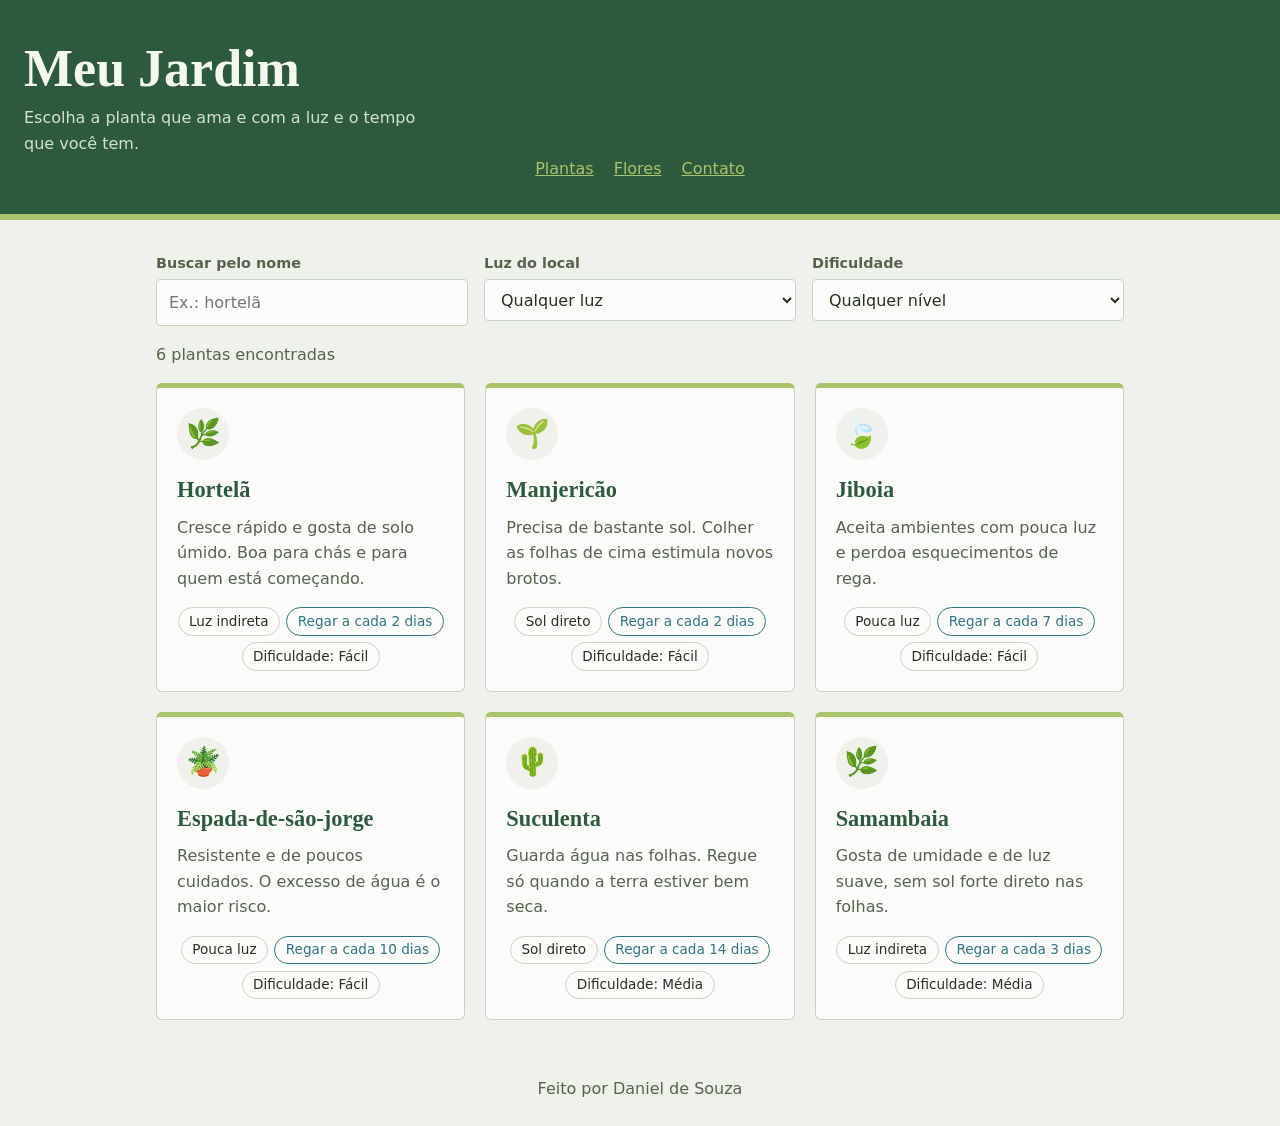
==== index.html @ 054a47c2 "Add files via upload" ====
<!DOCTYPE html>
<html lang="pt-BR">
<head>
  <meta charset="UTF-8">
  <!-- Faz a página se adaptar ao celular -->
  <meta name="viewport" content="width=device-width, initial-scale=1.0">
  <title>Meu Jardim </title>
  <link rel="stylesheet" href="css/style.css">
  <link rel="icon" href="img/icons8-vaso-de-planta-16.png">

</head>
<body>

  <header class="cabecalho">
    <h1>Meu Jardim</h1>
    <p>Escolha a planta que ama e com a luz e o tempo que você tem.</p>
    <nav>
    <ul>
    <li> <a href="/indexes/plantas.html" style="color: #a9c46c;" style="text-align: center;">Plantas</a></li>
    <li><a href="indexes/indexes/flores.html"  style="color: #a9c46c;">Flores</a></li>
    <li><a href="indexes/indexes/contato.html"  style="color: #a9c46c;">Contato</a></li>
    </ul>
    </nav>
  </header>
 <nav> </nav>
  <main class="conteudo">
    <section class="filtros" aria-label="Filtros do catálogo">
      <div class="campo">
        <label for="busca">Buscar pelo nome</label>
        <input type="search" id="busca" placeholder="Ex.: hortelã">
      </div>

      <div class="campo">
        <label for="filtro-luz">Luz do local</label>
        <select id="filtro-luz">
          <option value="todas">Qualquer luz</option>
          <option value="pouca">Pouca luz</option>
          <option value="media">Luz indireta</option>
          <option value="muito">Sol direto</option>
        </select>
      </div>

      <div class="campo">
        <label for="filtro-dificuldade">Dificuldade</label>
        <select id="filtro-dificuldade">
          <option value="todas">Qualquer nível</option>
          <option value="facil">Fácil</option>
          <option value="media">Média</option>
        </select>
      </div>
    </section>

    <p id="contador" class="contador" aria-live="polite"></p>

    <!-- O JavaScript preenche esta seção com os cards -->
    <section id="lista-plantas" class="lista-plantas" aria-label="Plantas"></section>

  </main>

  <footer class="rodape">
    <p>Feito por Daniel de Souza</p>
  </footer>

  <!-- Ordem importa: primeiro os dados, depois o código que usa os dados -->
  <script src="js/dados.js"></script>
  <script src="js/script.js"></script>
</body>
</html>
---- css/style.css ----
/* Variáveis: mudar uma cor aqui muda o site inteiro */
:root {
  --cor-fundo: #eef2ea;
  --cor-superficie: #fbfcfa;
  --cor-texto: #26301f;
  --cor-texto-suave: #55634c;
  --cor-folha: #2d5a3d;   
  --cor-broto: #a9c46c;    
  --cor-agua: #2f7384;     
  --cor-borda: #c9d3c0;
}

/* Reset básico: tira as margens padrão do navegador */
* {
  margin: 0;
  padding: 0;
  box-sizing: border-box;
}

body {
  font-family: system-ui, -apple-system, "Segoe UI", sans-serif;
  background-color: var(--cor-fundo);
  color: var(--cor-texto);
  line-height: 1.6;
}

/* ---------- Cabeçalho ---------- */
.cabecalho {
  background-color: var(--cor-folha);
  color: #f4f8ef;
  padding: 2.5rem 1.5rem 2rem;
  border-bottom: 6px solid var(--cor-broto);
}

.cabecalho h1 {
  font-family: Georgia, "Times New Roman", serif;
  font-size: clamp(2rem, 6vw, 3.25rem);
  line-height: 1.1;
  margin-bottom: 0.5rem;
}

.cabecalho p {
  max-width: 40ch;
  color: #d5e3cb;
}

/* ---------- Conteúdo ---------- */
.conteudo {
  max-width: 1000px;
  margin: 0 auto;
  padding: 2rem 1rem;
}

/* ---------- Filtros ---------- */
.filtros {
  display: flex;
  flex-wrap: wrap;
  gap: 1rem;
  margin-bottom: 1rem;
}

.campo {
  display: flex;
  flex-direction: column;
  gap: 0.25rem;
  flex: 1 1 200px;
}

.campo label {
  font-size: 0.9rem;
  font-weight: 600;
  color: var(--cor-texto-suave);
}

.campo input,
.campo select {
  font: inherit;
  padding: 0.6rem 0.75rem;
  background-color: var(--cor-superficie);
  border: 1px solid var(--cor-borda);
  border-radius: 4px;
  color: var(--cor-texto);
}

/* Foco visível: quem navega pelo teclado precisa ver onde está */
.campo input:focus-visible,
.campo select:focus-visible {
  outline: 3px solid var(--cor-agua);
  outline-offset: 1px;
}

.contador {
  margin-bottom: 1rem;
  color: var(--cor-texto-suave);
}

/* ---------- Lista e cards ---------- */
/* Grid: os cards se organizam sozinhos, sem media query */
.lista-plantas {
  display: grid;
  grid-template-columns: repeat(auto-fit, minmax(260px, 1fr));
  gap: 1.25rem;
}

.card {
  background-color: var(--cor-superficie);
  border: 1px solid var(--cor-borda);
  border-top: 5px solid var(--cor-broto);
  border-radius: 6px;
  padding: 1.25rem;
}

.card-emoji {
  display: inline-flex;
  align-items: center;
  justify-content: center;
  width: 3.25rem;
  height: 3.25rem;
  font-size: 1.75rem;
  background-color: var(--cor-fundo);
  border-radius: 50%;
  margin-bottom: 0.75rem;
}

.card-nome {
  font-family: Georgia, "Times New Roman", serif;
  font-size: 1.4rem;
  color: var(--cor-folha);
  margin-bottom: 0.4rem;
}

.card-descricao {
  color: var(--cor-texto-suave);
  margin-bottom: 1rem;
}

/* ---------- Etiquetas de cuidado ---------- */
.etiquetas {
  list-style: none;
  display: flex;
  flex-wrap: wrap;
  gap: 0.4rem;
}

.etiquetas li {
  font-size: 0.85rem;
  padding: 0.15rem 0.65rem;
  border: 1px solid var(--cor-borda);
  border-radius: 999px;
}

/* A etiqueta de rega ganha a cor da água (o segundo item da lista) */
.etiquetas li:nth-child(2) {
  color: var(--cor-agua);
  border-color: var(--cor-agua);
}

/* ---------- Rodapé ---------- */
.rodape {
  text-align: center;
  padding: 1.5rem 1rem;
  color: var(--cor-texto-suave);
}
ul {
    display: flex;
    justify-content: center;
    gap: 20px;
    list-style: none;
}
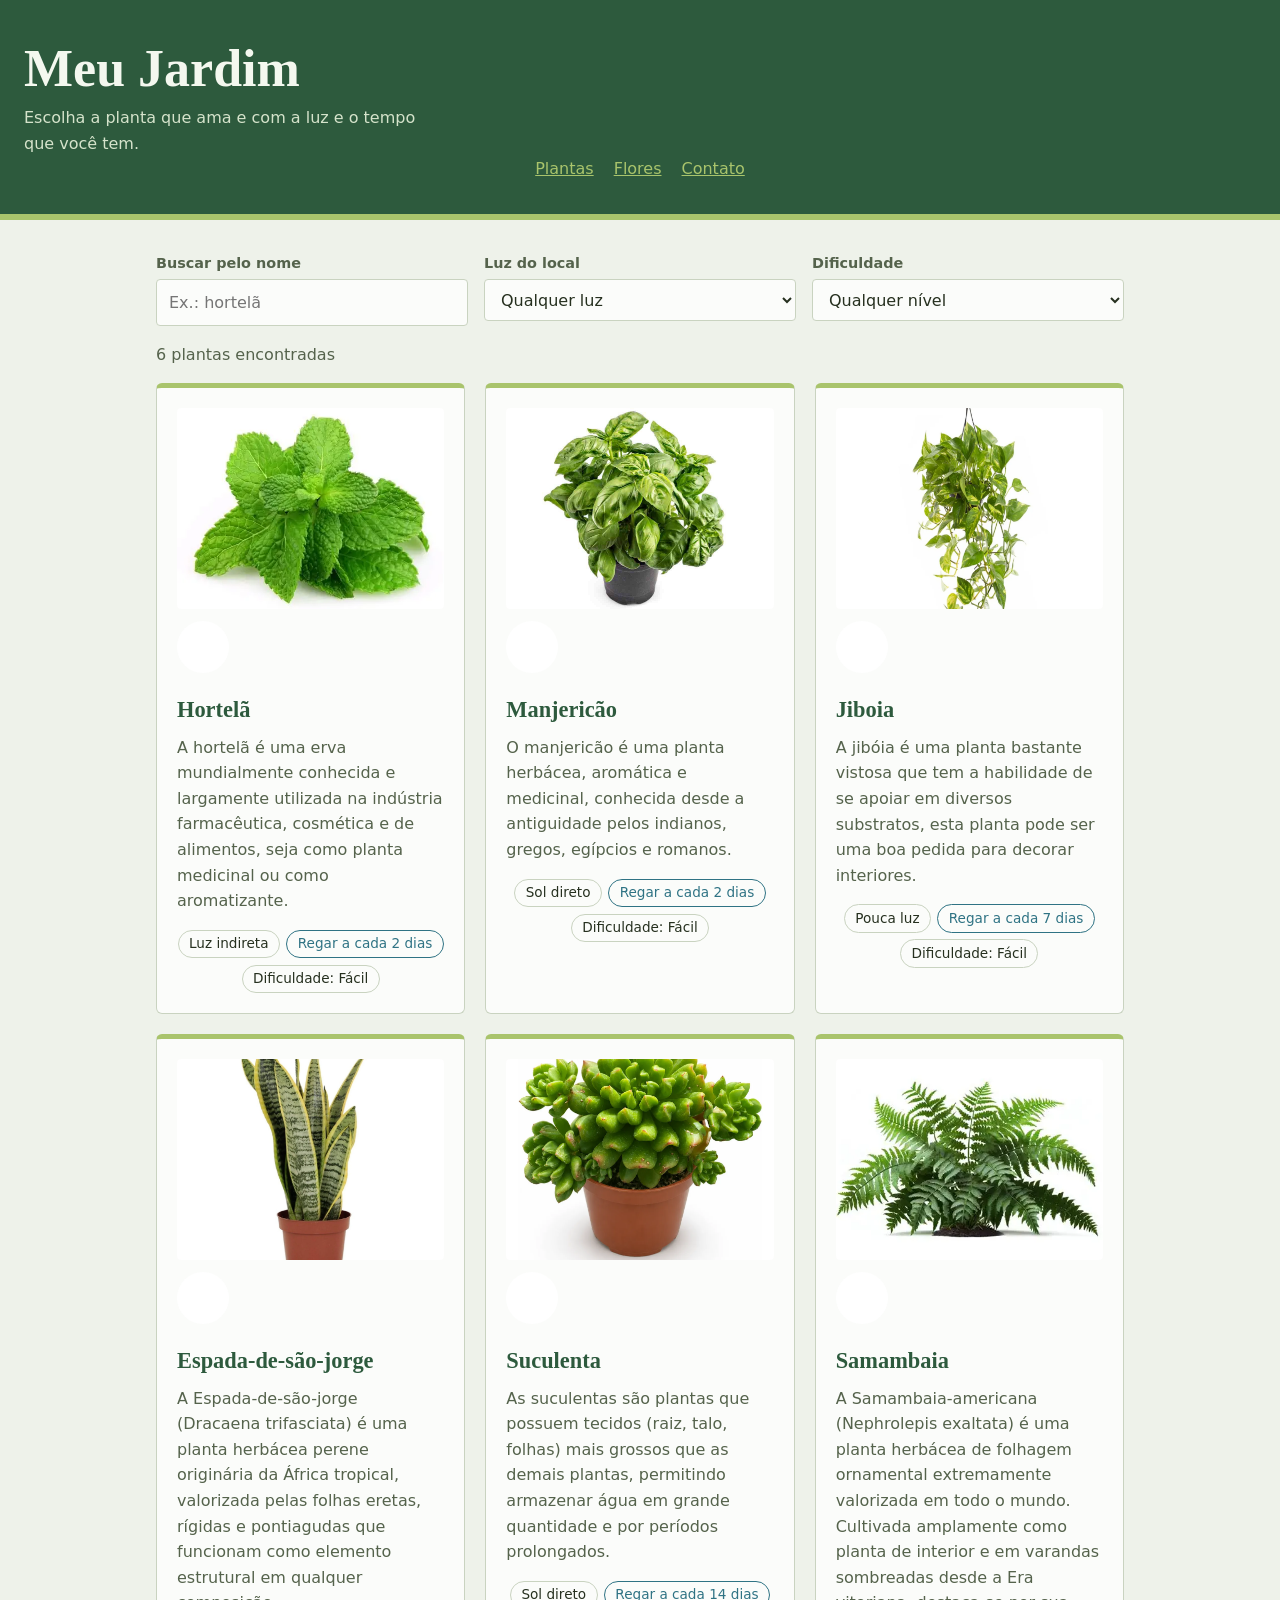
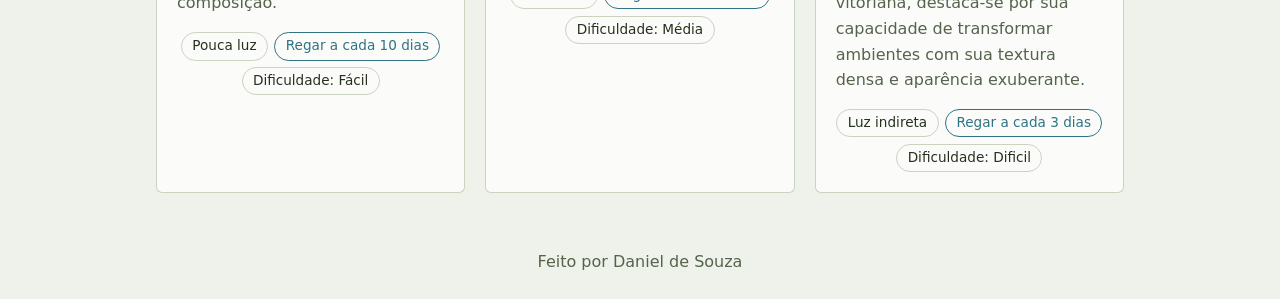
==== commit 8168693a: "Add initial HTML structure for Meu Jardim page" ====
--- a/index.html
+++ b/index.html
@@ -1,68 +1,68 @@
-<!DOCTYPE html>
-<html lang="pt-BR">
-<head>
-  <meta charset="UTF-8">
-  <!-- Faz a página se adaptar ao celular -->
-  <meta name="viewport" content="width=device-width, initial-scale=1.0">
-  <title>Meu Jardim </title>
-  <link rel="stylesheet" href="css/style.css">
-  <link rel="icon" href="img/icons8-vaso-de-planta-16.png">
-
-</head>
-<body>
-
-  <header class="cabecalho">
-    <h1>Meu Jardim</h1>
-    <p>Escolha a planta que ama e com a luz e o tempo que você tem.</p>
-    <nav>
-    <ul>
-    <li> <a href="/indexes/plantas.html" style="color: #a9c46c;" style="text-align: center;">Plantas</a></li>
-    <li><a href="indexes/indexes/flores.html"  style="color: #a9c46c;">Flores</a></li>
-    <li><a href="indexes/indexes/contato.html"  style="color: #a9c46c;">Contato</a></li>
-    </ul>
-    </nav>
-  </header>
- <nav> </nav>
-  <main class="conteudo">
-    <section class="filtros" aria-label="Filtros do catálogo">
-      <div class="campo">
-        <label for="busca">Buscar pelo nome</label>
-        <input type="search" id="busca" placeholder="Ex.: hortelã">
-      </div>
-
-      <div class="campo">
-        <label for="filtro-luz">Luz do local</label>
-        <select id="filtro-luz">
-          <option value="todas">Qualquer luz</option>
-          <option value="pouca">Pouca luz</option>
-          <option value="media">Luz indireta</option>
-          <option value="muito">Sol direto</option>
-        </select>
-      </div>
-
-      <div class="campo">
-        <label for="filtro-dificuldade">Dificuldade</label>
-        <select id="filtro-dificuldade">
-          <option value="todas">Qualquer nível</option>
-          <option value="facil">Fácil</option>
-          <option value="media">Média</option>
-        </select>
-      </div>
-    </section>
-
-    <p id="contador" class="contador" aria-live="polite"></p>
-
-    <!-- O JavaScript preenche esta seção com os cards -->
-    <section id="lista-plantas" class="lista-plantas" aria-label="Plantas"></section>
-
-  </main>
-
-  <footer class="rodape">
-    <p>Feito por Daniel de Souza</p>
-  </footer>
-
-  <!-- Ordem importa: primeiro os dados, depois o código que usa os dados -->
-  <script src="js/dados.js"></script>
-  <script src="js/script.js"></script>
-</body>
-</html>+<!DOCTYPE html>
+<html lang="pt-BR">
+<head>
+  <meta charset="UTF-8">
+  <!-- Faz a página se adaptar ao celular -->
+  <meta name="viewport" content="width=device-width, initial-scale=1.0">
+  <title>Meu Jardim </title>
+  <link rel="stylesheet" href="css/style.css">
+  <link rel="icon" href="img/icons8-vaso-de-planta-16.png">
+
+</head>
+<body>
+
+  <header class="cabecalho">
+    <h1>Meu Jardim</h1>
+    <p>Escolha a planta que ama e com a luz e o tempo que você tem.</p>
+    <nav>
+    <ul>
+    <li> <a href="/indexes/plantas.html" style="color: #a9c46c;" style="text-align: center;">Plantas</a></li>
+    <li><a href="indexes/indexes/flores.html"  style="color: #a9c46c;">Flores</a></li>
+    <li><a href="indexes/indexes/contato.html"  style="color: #a9c46c;">Contato</a></li>
+    </ul>
+    </nav>
+  </header>
+ <nav> </nav>
+  <main class="conteudo">
+    <section class="filtros" aria-label="Filtros do catálogo">
+      <div class="campo">
+        <label for="busca">Buscar pelo nome</label>
+        <input type="search" id="busca" placeholder="Ex.: hortelã">
+      </div>
+
+      <div class="campo">
+        <label for="filtro-luz">Luz do local</label>
+        <select id="filtro-luz">
+          <option value="todas">Qualquer luz</option>
+          <option value="pouca">Pouca luz</option>
+          <option value="media">Luz indireta</option>
+          <option value="muito">Sol direto</option>
+        </select>
+      </div>
+
+      <div class="campo">
+        <label for="filtro-dificuldade">Dificuldade</label>
+        <select id="filtro-dificuldade">
+          <option value="todas">Qualquer nível</option>
+          <option value="facil">Fácil</option>
+          <option value="media">Média</option>
+        </select>
+      </div>
+    </section>
+
+    <p id="contador" class="contador" aria-live="polite"></p>
+
+    <!-- O JavaScript preenche esta seção com os cards -->
+    <section id="lista-plantas" class="lista-plantas" aria-label="Plantas"></section>
+
+  </main>
+
+  <footer class="rodape">
+    <p>Feito por Daniel de Souza</p>
+  </footer>
+
+  <!-- Ordem importa: primeiro os dados, depois o código que usa os dados -->
+  <script src="js/dados.js"></script>
+  <script src="js/script.js"></script>
+</body>
+</html>
--- a/css/style.css
+++ b/css/style.css
@@ -10,7 +10,6 @@
   --cor-borda: #c9d3c0;
 }
 
-/* Reset básico: tira as margens padrão do navegador */
 * {
   margin: 0;
   padding: 0;
@@ -24,7 +23,6 @@
   line-height: 1.6;
 }
 
-/* ---------- Cabeçalho ---------- */
 .cabecalho {
   background-color: var(--cor-folha);
   color: #f4f8ef;
@@ -117,7 +115,7 @@
   width: 3.25rem;
   height: 3.25rem;
   font-size: 1.75rem;
-  background-color: var(--cor-fundo);
+  background-color:white;
   border-radius: 50%;
   margin-bottom: 0.75rem;
 }
@@ -166,4 +164,12 @@
     justify-content: center;
     gap: 20px;
     list-style: none;
+}
+.card-imagem {
+  display: block;
+  width: 100%;          /* ocupa a largura toda do card */
+  aspect-ratio: 4 / 3;  /* todas as fotos ficam com a mesma proporção */
+  object-fit: cover;    /* corta o excesso em vez de esticar a foto */
+  border-radius: 4px;
+  margin-bottom: 0.75rem;
 }
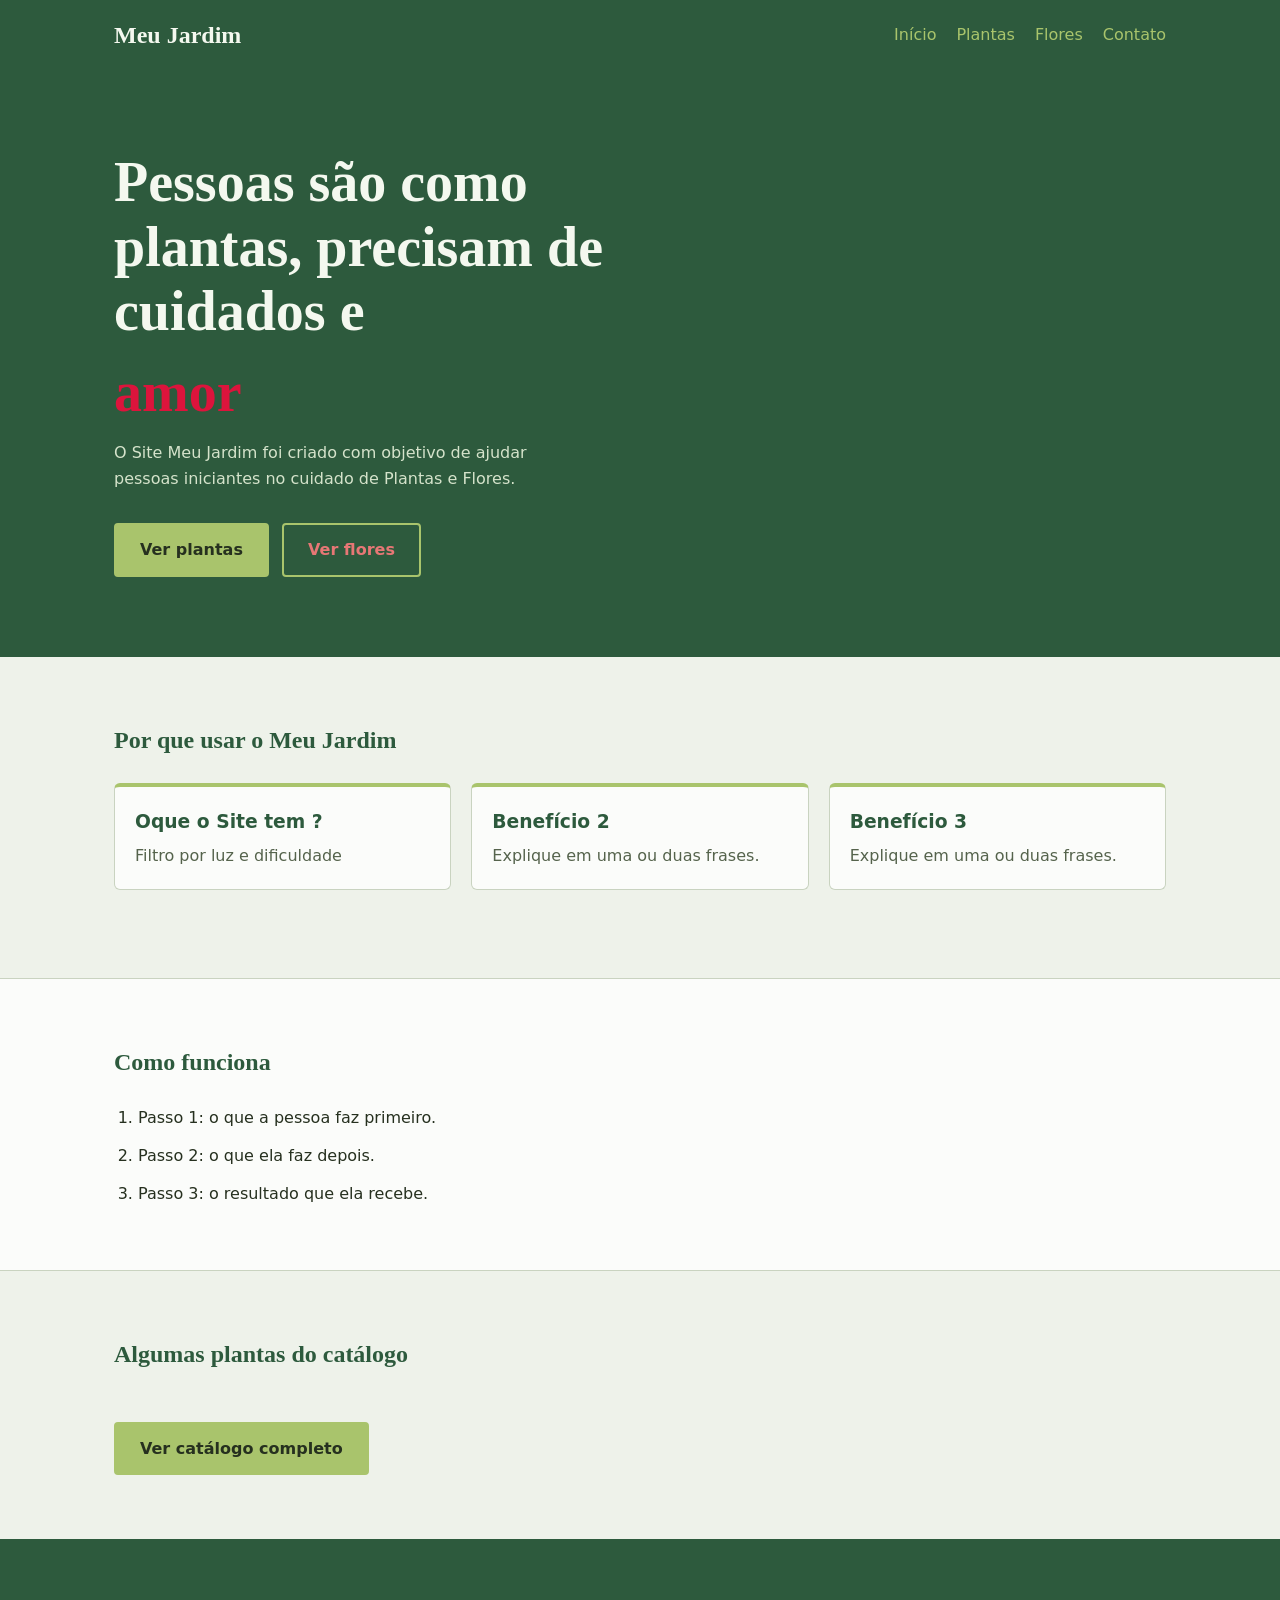
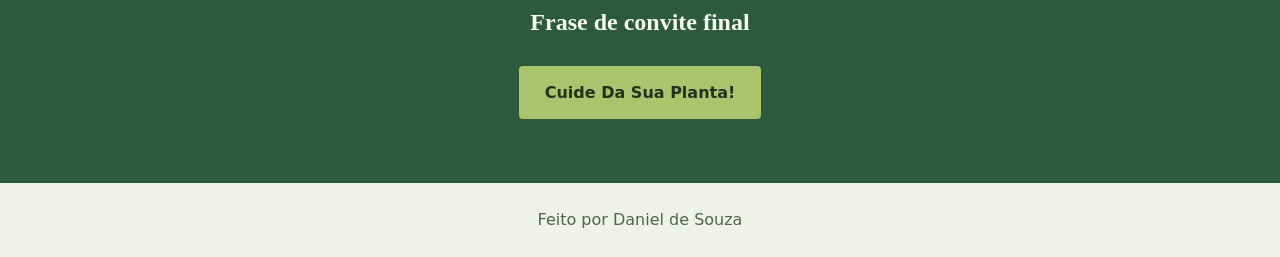
==== commit 6965181e: "Tentando arrumar o index" ====
--- a/index.html
+++ b/index.html
@@ -1,68 +1,117 @@
-<!DOCTYPE html>
-<html lang="pt-BR">
-<head>
-  <meta charset="UTF-8">
-  <!-- Faz a página se adaptar ao celular -->
-  <meta name="viewport" content="width=device-width, initial-scale=1.0">
-  <title>Meu Jardim </title>
-  <link rel="stylesheet" href="css/style.css">
-  <link rel="icon" href="img/icons8-vaso-de-planta-16.png">
-
-</head>
-<body>
-
-  <header class="cabecalho">
-    <h1>Meu Jardim</h1>
-    <p>Escolha a planta que ama e com a luz e o tempo que você tem.</p>
-    <nav>
-    <ul>
-    <li> <a href="/indexes/plantas.html" style="color: #a9c46c;" style="text-align: center;">Plantas</a></li>
-    <li><a href="indexes/indexes/flores.html"  style="color: #a9c46c;">Flores</a></li>
-    <li><a href="indexes/indexes/contato.html"  style="color: #a9c46c;">Contato</a></li>
-    </ul>
-    </nav>
-  </header>
- <nav> </nav>
-  <main class="conteudo">
-    <section class="filtros" aria-label="Filtros do catálogo">
-      <div class="campo">
-        <label for="busca">Buscar pelo nome</label>
-        <input type="search" id="busca" placeholder="Ex.: hortelã">
-      </div>
-
-      <div class="campo">
-        <label for="filtro-luz">Luz do local</label>
-        <select id="filtro-luz">
-          <option value="todas">Qualquer luz</option>
-          <option value="pouca">Pouca luz</option>
-          <option value="media">Luz indireta</option>
-          <option value="muito">Sol direto</option>
-        </select>
-      </div>
-
-      <div class="campo">
-        <label for="filtro-dificuldade">Dificuldade</label>
-        <select id="filtro-dificuldade">
-          <option value="todas">Qualquer nível</option>
-          <option value="facil">Fácil</option>
-          <option value="media">Média</option>
-        </select>
-      </div>
-    </section>
-
-    <p id="contador" class="contador" aria-live="polite"></p>
-
-    <!-- O JavaScript preenche esta seção com os cards -->
-    <section id="lista-plantas" class="lista-plantas" aria-label="Plantas"></section>
-
-  </main>
-
-  <footer class="rodape">
-    <p>Feito por Daniel de Souza</p>
-  </footer>
-
-  <!-- Ordem importa: primeiro os dados, depois o código que usa os dados -->
-  <script src="js/dados.js"></script>
-  <script src="js/script.js"></script>
-</body>
-</html>
+<!DOCTYPE html>
+<html lang="pt-BR">
+<head>
+  <meta charset="UTF-8">
+  <meta name="viewport" content="width=device-width, initial-scale=1.0">
+  <title>Meu Jardim </title>
+  <link rel="stylesheet" href="css/landingpage.css">
+  <link rel="icon" href="img/imagensplantas/icons8-potted-plant-96.png">
+
+</head>
+<body>
+ 
+  <!-- 1. BARRA DE MENU -->
+  <!-- O fundo vai de ponta a ponta; o conteúdo fica dentro do .container -->
+  <header class="barra-menu">
+    <div class="container barra-menu-conteudo">
+      <a href="landingpage.html" class="logo">Meu Jardim</a>
+ 
+      <nav aria-label="Menu principal">
+        <ul class="menu">
+          <li><a href="index.html">Início</a></li>
+          <li><a href="plantas.html">Plantas</a></li>
+          <li><a href="flores.html">Flores</a></li>
+          <li><a href="contato.html">Contato</a></li>
+        </ul>
+      </nav>
+    </div>
+  </header>
+ 
+  <main>
+ 
+    <!-- 2. HERO: a primeira coisa que a pessoa vê -->
+    <!-- Responde: "o que é isso?" e "o que eu faço agora?" -->
+    <section class="hero">
+      <div class="container">
+        <!-- Este é o ÚNICO h1 da página -->
+        <h1 class="hero-titulo">Pessoas são como plantas, precisam de cuidados e</h1><h1 class="hero-titulo" style="color: crimson;">amor</h1>
+        <p class="hero-texto">O Site Meu Jardim foi criado com objetivo de ajudar pessoas iniciantes no cuidado de Plantas e Flores.</p>
+ 
+        <!-- É um link (<a>) estilizado como botão, porque ele leva para outra página -->
+        <a href="plantas.html" class="botao">Ver plantas</a>
+        <a href="flores.html" class="botao botao-secundario">Ver flores</a>
+      </div>
+    </section>
+ 
+    <!-- 3. BENEFÍCIOS: por que isso me ajuda? -->
+    <section class="secao">
+      <div class="container">
+        <h2>Por que usar o Meu Jardim</h2>
+ 
+        <div class="grade">
+          <!-- Um cartão. Copie e cole para fazer os outros -->
+          <article class="beneficio">
+            <h3>Oque o Site tem ?</h3>
+            <p>Filtro por luz e dificuldade</p>
+          </article>
+ 
+          <article class="beneficio">
+            <h3>Benefício 2</h3>
+            <p>Explique em uma ou duas frases.</p>
+          </article>
+ 
+          <article class="beneficio">
+            <h3>Benefício 3</h3>
+            <p>Explique em uma ou duas frases.</p>
+          </article>
+        </div>
+      </div>
+    </section>
+ 
+    <!-- 4. COMO FUNCIONA: passos numerados -->
+    <section class="secao secao-destaque">
+      <div class="container">
+        <h2>Como funciona</h2>
+ 
+        <!-- ol = lista ORDENADA: o navegador numera sozinho -->
+        <ol class="passos">
+          <li>Passo 1: o que a pessoa faz primeiro.</li>
+          <li>Passo 2: o que ela faz depois.</li>
+          <li>Passo 3: o resultado que ela recebe.</li>
+        </ol>
+      </div>
+    </section>
+ 
+    <!-- 5. PRÉVIA: mostra um pouco do que existe dentro do site -->
+    <section class="secao" id="destaques">
+      <div class="container">
+        <h2>Algumas plantas do catálogo</h2>
+ 
+        <!-- Fica vazia por enquanto. Depois, o JavaScript pode preencher com
+             3 plantas usando o dados.js e a função criarCard -->
+        <div id="lista-destaques" class="grade"></div>
+ 
+        <a href="plantas.html" class="botao">Ver catálogo completo</a>
+      </div>
+    </section>
+ 
+    <!-- 6. CHAMADA FINAL: um último convite para agir -->
+    <section class="chamada-final">
+      <div class="container">
+        <h2>Frase de convite final</h2>
+        <a href="plantas.html" class="botao">Cuide Da Sua Planta!</a>
+      </div>
+    </section>
+ 
+  </main>
+ 
+  <!-- 7. RODAPÉ -->
+  <footer class="rodape">
+    <div class="container">
+      <p>Feito por Daniel de Souza</p>
+    </div>
+  </footer>
+ 
+</body>
+</html>
+ 
--- a/css/landingpage.css
+++ b/css/landingpage.css
@@ -0,0 +1,215 @@
+/* ---------- Variáveis (mesmas cores do resto do projeto) ---------- */
+:root {
+  --cor-fundo: #eef2ea;
+  --cor-superficie: #fbfcfa;
+  --cor-texto: #26301f;
+  --cor-texto-suave: #55634c;
+  --cor-folha: #2d5a3d;
+  --cor-broto: #a9c46c;
+  --cor-borda: #c9d3c0;
+}
+
+/* ---------- Reset básico ---------- */
+* {
+  margin: 0;
+  padding: 0;
+  box-sizing: border-box;
+}
+
+body {
+  font-family: system-ui, -apple-system, "Segoe UI", sans-serif;
+  background-color: var(--cor-fundo);
+  color: var(--cor-texto);
+  line-height: 1.6;
+}
+
+/* ---------- CONTAINER: a caixa central que alinha tudo ---------- */
+/* Use dentro de TODO bloco de fundo largo (menu, hero, seções, rodapé) */
+.container {
+  max-width: 1100px;   /* limita a largura em telas grandes */
+  margin: 0 auto;      /* divide o espaço que sobra entre esquerda e direita */
+  padding: 0 1.5rem;   /* respiro nas laterais em telas pequenas */
+}
+
+/* ---------- 1. Barra de menu ---------- */
+.barra-menu {
+  background-color: var(--cor-folha);
+  color: #f4f8ef;
+  padding: 1rem 0;
+}
+
+.barra-menu-conteudo {
+  display: flex;
+  justify-content: space-between;  /* logo na esquerda, menu na direita */
+  align-items: center;
+  flex-wrap: wrap;                 /* em tela estreita, quebra para a linha de baixo */
+  gap: 0.75rem;
+}
+
+.logo {
+  font-family: Georgia, "Times New Roman", serif;
+  font-size: 1.5rem;
+  font-weight: bold;
+  color: inherit;
+  text-decoration: none;
+}
+
+.menu {
+  list-style: none;     /* tira as bolinhas da lista */
+  display: flex;
+  gap: 1.25rem;
+}
+
+.menu a {
+  color: var(--cor-broto);
+  text-decoration: none;
+}
+
+.menu a:hover {
+  text-decoration: underline;
+}
+
+/* ---------- 2. Hero ---------- */
+.hero {
+  background-color: var(--cor-folha);
+  color: #f4f8ef;
+  padding: 5rem 0;
+  /* Para usar uma foto no futuro:
+     background-image: linear-gradient(rgba(0,0,0,0.5), rgba(0,0,0,0.5)), url("../img/hero.jpg");
+     background-size: cover;
+     background-position: center; */
+}
+
+.hero-titulo {
+  font-family: Georgia, "Times New Roman", serif;
+  font-size: clamp(2rem, 6vw, 3.5rem);  /* cresce com a tela, com mínimo e máximo */
+  line-height: 1.15;
+  max-width: 20ch;                      /* limita a linha para ficar legível */
+  margin-bottom: 1rem;
+}
+
+.hero-texto {
+  max-width: 45ch;
+  margin-bottom: 2rem;
+  color: #d5e3cb;
+}
+
+/* ---------- Botões ---------- */
+.botao {
+  display: inline-block;
+  padding: 0.75rem 1.5rem;
+  background-color: var(--cor-broto);
+  color: var(--cor-texto);
+  font-weight: bold;
+  text-decoration: none;
+  border-radius: 4px;
+  border: 2px solid var(--cor-broto);
+}
+
+.botao:hover {
+  background-color: #bcd47f;
+}
+
+/* Foco visível para quem navega pelo teclado */
+.botao:focus-visible,
+.menu a:focus-visible {
+  outline: 3px solid #fff;
+  outline-offset: 2px;
+}
+
+.botao-secundario {
+  background-color: transparent;
+  color: rgba(239, 120, 120, 0.958);
+  margin-left: 0.5rem;
+}
+
+.botao-secundario:hover {
+  background-color: rgba(252, 0, 0, 0.12);
+}
+
+/* ---------- Seções ---------- */
+.secao {
+  padding: 4rem 0;
+}
+
+.secao h2 {
+  font-family: Georgia, "Times New Roman", serif;
+  color: var(--cor-folha);
+  margin-bottom: 1.5rem;
+}
+
+.secao-destaque {
+  background-color: var(--cor-superficie);
+  border-top: 1px solid var(--cor-borda);
+  border-bottom: 1px solid var(--cor-borda);
+}
+
+/* Grid: os itens se organizam sozinhos, sem media query */
+.grade {
+  display: grid;
+  grid-template-columns: repeat(auto-fit, minmax(240px, 1fr));
+  gap: 1.25rem;
+  margin-bottom: 1.5rem;
+}
+
+.beneficio {
+  background-color: var(--cor-superficie);
+  border: 1px solid var(--cor-borda);
+  border-top: 4px solid var(--cor-broto);
+  border-radius: 6px;
+  padding: 1.25rem;
+}
+
+.beneficio h3 {
+  color: var(--cor-folha);
+  margin-bottom: 0.4rem;
+}
+
+.beneficio p {
+  color: var(--cor-texto-suave);
+}
+
+/* ---------- Passos ---------- */
+.passos {
+  padding-left: 1.5rem;
+  display: grid;
+  gap: 0.75rem;
+}
+
+/* ---------- Chamada final ---------- */
+.chamada-final {
+  background-color: var(--cor-folha);
+  color: #f4f8ef;
+  text-align: center;
+  padding: 4rem 0;
+}
+
+.chamada-final h2 {
+  font-family: Georgia, "Times New Roman", serif;
+  margin-bottom: 1.5rem;
+}
+
+/* ---------- Rodapé ---------- */
+.rodape {
+  text-align: center;
+  padding: 1.5rem 0;
+  color: var(--cor-texto-suave);
+}
+
+/* ---------- Celular ---------- */
+@media (max-width: 600px) {
+  .hero {
+    padding: 3rem 0;
+  }
+
+  /* Os dois botões ficam um embaixo do outro */
+  .botao {
+    display: block;
+    text-align: center;
+  }
+
+  .botao-secundario {
+    margin-left: 0;
+    margin-top: 0.75rem;
+  }
+}
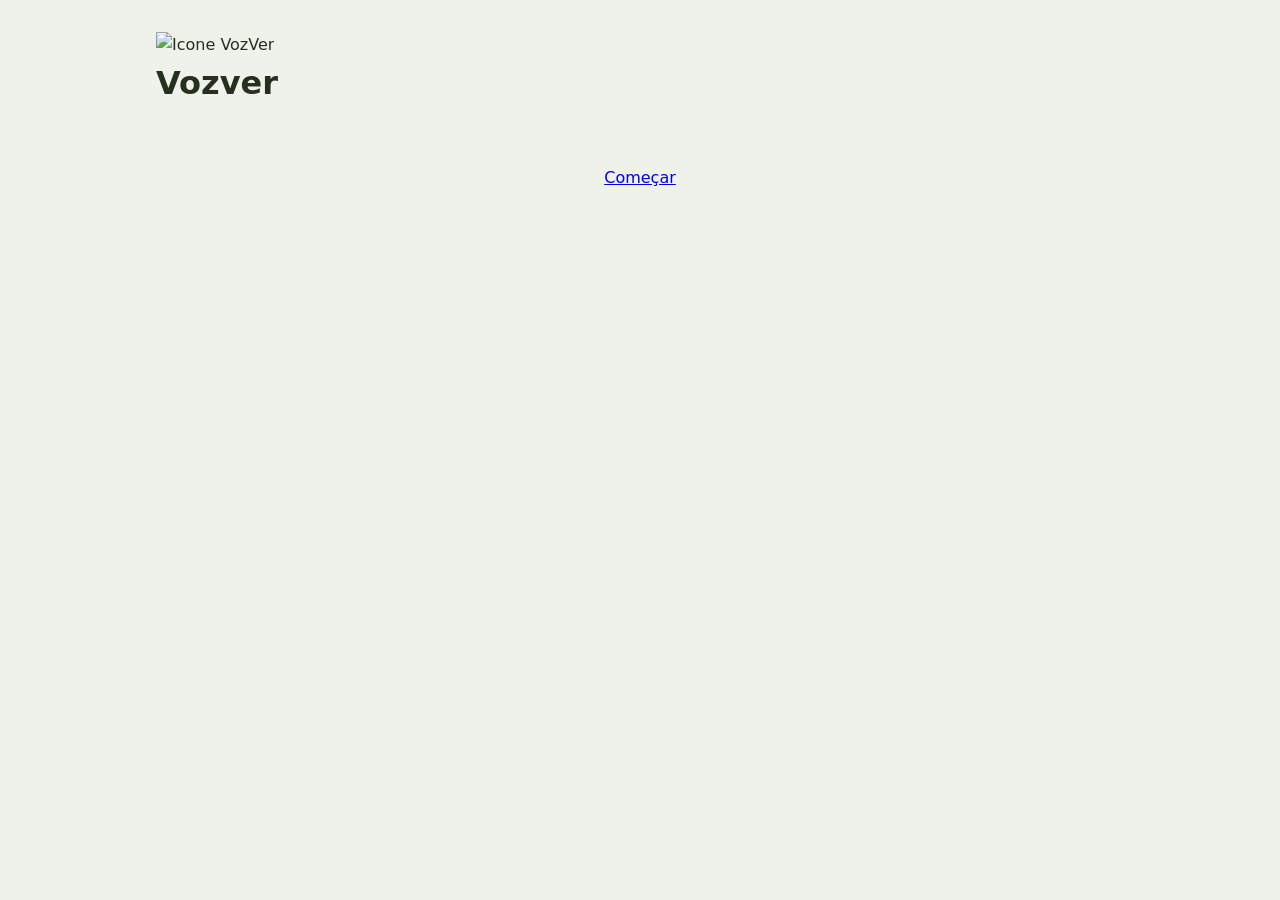
==== commit 906e99ae: "Add files via upload" ====
--- a/index.html
+++ b/index.html
@@ -1,117 +1,29 @@
 <!DOCTYPE html>
-<html lang="pt-BR">
+<html lang="pt-br">
+ 
 <head>
-  <meta charset="UTF-8">
-  <meta name="viewport" content="width=device-width, initial-scale=1.0">
-  <title>Meu Jardim </title>
-  <link rel="stylesheet" href="css/landingpage.css">
-  <link rel="icon" href="img/imagensplantas/icons8-potted-plant-96.png">
-
+    <meta charset="UTF-8">
+    <meta http-equiv="refresh" content="5">
+    <meta name="viewport" content="width=device-width, initial-scale=1.0">
+    <meta name="author" content="Alexsandra, Daniel, Gabriel, Isabella, Laryssa, Melissa, Samuel">
+ 
+    <title>VozVer</title>
+    <link rel="stylesheet" href="css/style.css">
+    <script src="Js/script.js"></script>
 </head>
-<body>
  
-  <!-- 1. BARRA DE MENU -->
-  <!-- O fundo vai de ponta a ponta; o conteúdo fica dentro do .container -->
-  <header class="barra-menu">
-    <div class="container barra-menu-conteudo">
-      <a href="landingpage.html" class="logo">Meu Jardim</a>
+<body class="tela-inicial">
+    <main class="conteudo">
+     <img src="IMG/imagem.png" alt="Icone VozVer" class="logo" width="180" height="auto" >
+       <h1>Vozver</h1>
+    </main>
+     <footer class="rodape">
+    <a href="Menubusca.html" class="botao">Começar</a>
+</footer>
  
-      <nav aria-label="Menu principal">
-        <ul class="menu">
-          <li><a href="index.html">Início</a></li>
-          <li><a href="plantas.html">Plantas</a></li>
-          <li><a href="flores.html">Flores</a></li>
-          <li><a href="contato.html">Contato</a></li>
-        </ul>
-      </nav>
-    </div>
-  </header>
  
-  <main>
+   
  
-    <!-- 2. HERO: a primeira coisa que a pessoa vê -->
-    <!-- Responde: "o que é isso?" e "o que eu faço agora?" -->
-    <section class="hero">
-      <div class="container">
-        <!-- Este é o ÚNICO h1 da página -->
-        <h1 class="hero-titulo">Pessoas são como plantas, precisam de cuidados e</h1><h1 class="hero-titulo" style="color: crimson;">amor</h1>
-        <p class="hero-texto">O Site Meu Jardim foi criado com objetivo de ajudar pessoas iniciantes no cuidado de Plantas e Flores.</p>
- 
-        <!-- É um link (<a>) estilizado como botão, porque ele leva para outra página -->
-        <a href="plantas.html" class="botao">Ver plantas</a>
-        <a href="flores.html" class="botao botao-secundario">Ver flores</a>
-      </div>
-    </section>
- 
-    <!-- 3. BENEFÍCIOS: por que isso me ajuda? -->
-    <section class="secao">
-      <div class="container">
-        <h2>Por que usar o Meu Jardim</h2>
- 
-        <div class="grade">
-          <!-- Um cartão. Copie e cole para fazer os outros -->
-          <article class="beneficio">
-            <h3>Oque o Site tem ?</h3>
-            <p>Filtro por luz e dificuldade</p>
-          </article>
- 
-          <article class="beneficio">
-            <h3>Benefício 2</h3>
-            <p>Explique em uma ou duas frases.</p>
-          </article>
- 
-          <article class="beneficio">
-            <h3>Benefício 3</h3>
-            <p>Explique em uma ou duas frases.</p>
-          </article>
-        </div>
-      </div>
-    </section>
- 
-    <!-- 4. COMO FUNCIONA: passos numerados -->
-    <section class="secao secao-destaque">
-      <div class="container">
-        <h2>Como funciona</h2>
- 
-        <!-- ol = lista ORDENADA: o navegador numera sozinho -->
-        <ol class="passos">
-          <li>Passo 1: o que a pessoa faz primeiro.</li>
-          <li>Passo 2: o que ela faz depois.</li>
-          <li>Passo 3: o resultado que ela recebe.</li>
-        </ol>
-      </div>
-    </section>
- 
-    <!-- 5. PRÉVIA: mostra um pouco do que existe dentro do site -->
-    <section class="secao" id="destaques">
-      <div class="container">
-        <h2>Algumas plantas do catálogo</h2>
- 
-        <!-- Fica vazia por enquanto. Depois, o JavaScript pode preencher com
-             3 plantas usando o dados.js e a função criarCard -->
-        <div id="lista-destaques" class="grade"></div>
- 
-        <a href="plantas.html" class="botao">Ver catálogo completo</a>
-      </div>
-    </section>
- 
-    <!-- 6. CHAMADA FINAL: um último convite para agir -->
-    <section class="chamada-final">
-      <div class="container">
-        <h2>Frase de convite final</h2>
-        <a href="plantas.html" class="botao">Cuide Da Sua Planta!</a>
-      </div>
-    </section>
- 
-  </main>
- 
-  <!-- 7. RODAPÉ -->
-  <footer class="rodape">
-    <div class="container">
-      <p>Feito por Daniel de Souza</p>
-    </div>
-  </footer>
- 
+   
 </body>
-</html>
- +</html>
--- a/css/style.css
+++ b/css/style.css
@@ -0,0 +1,175 @@
+/* Variáveis: mudar uma cor aqui muda o site inteiro */
+:root {
+  --cor-fundo: #eef2ea;
+  --cor-superficie: #fbfcfa;
+  --cor-texto: #26301f;
+  --cor-texto-suave: #55634c;
+  --cor-folha: #2d5a3d;   
+  --cor-broto: #a9c46c;    
+  --cor-agua: #2f7384;     
+  --cor-borda: #c9d3c0;
+}
+
+* {
+  margin: 0;
+  padding: 0;
+  box-sizing: border-box;
+}
+
+body {
+  font-family: system-ui, -apple-system, "Segoe UI", sans-serif;
+  background-color: var(--cor-fundo);
+  color: var(--cor-texto);
+  line-height: 1.6;
+}
+
+.cabecalho {
+  background-color: var(--cor-folha);
+  color: #f4f8ef;
+  padding: 2.5rem 1.5rem 2rem;
+  border-bottom: 6px solid var(--cor-broto);
+}
+
+.cabecalho h1 {
+  font-family: Georgia, "Times New Roman", serif;
+  font-size: clamp(2rem, 6vw, 3.25rem);
+  line-height: 1.1;
+  margin-bottom: 0.5rem;
+}
+
+.cabecalho p {
+  max-width: 40ch;
+  color: #d5e3cb;
+}
+
+/* ---------- Conteúdo ---------- */
+.conteudo {
+  max-width: 1000px;
+  margin: 0 auto;
+  padding: 2rem 1rem;
+}
+
+/* ---------- Filtros ---------- */
+.filtros {
+  display: flex;
+  flex-wrap: wrap;
+  gap: 1rem;
+  margin-bottom: 1rem;
+}
+
+.campo {
+  display: flex;
+  flex-direction: column;
+  gap: 0.25rem;
+  flex: 1 1 200px;
+}
+
+.campo label {
+  font-size: 0.9rem;
+  font-weight: 600;
+  color: var(--cor-texto-suave);
+}
+
+.campo input,
+.campo select {
+  font: inherit;
+  padding: 0.6rem 0.75rem;
+  background-color: var(--cor-superficie);
+  border: 1px solid var(--cor-borda);
+  border-radius: 4px;
+  color: var(--cor-texto);
+}
+
+/* Foco visível: quem navega pelo teclado precisa ver onde está */
+.campo input:focus-visible,
+.campo select:focus-visible {
+  outline: 3px solid var(--cor-agua);
+  outline-offset: 1px;
+}
+
+.contador {
+  margin-bottom: 1rem;
+  color: var(--cor-texto-suave);
+}
+
+/* ---------- Lista e cards ---------- */
+/* Grid: os cards se organizam sozinhos, sem media query */
+.lista-plantas {
+  display: grid;
+  grid-template-columns: repeat(auto-fit, minmax(260px, 1fr));
+  gap: 1.25rem;
+}
+
+.card {
+  background-color: var(--cor-superficie);
+  border: 1px solid var(--cor-borda);
+  border-top: 5px solid var(--cor-broto);
+  border-radius: 6px;
+  padding: 1.25rem;
+}
+
+.card-emoji {
+  display: inline-flex;
+  align-items: center;
+  justify-content: center;
+  width: 3.25rem;
+  height: 3.25rem;
+  font-size: 1.75rem;
+  background-color:white;
+  border-radius: 50%;
+  margin-bottom: 0.75rem;
+}
+
+.card-nome {
+  font-family: Georgia, "Times New Roman", serif;
+  font-size: 1.4rem;
+  color: var(--cor-folha);
+  margin-bottom: 0.4rem;
+}
+
+.card-descricao {
+  color: var(--cor-texto-suave);
+  margin-bottom: 1rem;
+}
+
+/* ---------- Etiquetas de cuidado ---------- */
+.etiquetas {
+  list-style: none;
+  display: flex;
+  flex-wrap: wrap;
+  gap: 0.4rem;
+}
+
+.etiquetas li {
+  font-size: 0.85rem;
+  padding: 0.15rem 0.65rem;
+  border: 1px solid var(--cor-borda);
+  border-radius: 999px;
+}
+
+/* A etiqueta de rega ganha a cor da água (o segundo item da lista) */
+.etiquetas li:nth-child(2) {
+  color: var(--cor-agua);
+  border-color: var(--cor-agua);
+}
+
+/* ---------- Rodapé ---------- */
+.rodape {
+  text-align: center;
+  padding: 1.5rem 1rem;
+  color: var(--cor-texto-suave);
+}
+ul {
+    display: flex;
+    justify-content: center;
+    gap: 20px;
+    list-style: none;
+}
+.card-imagem {
+  display: block;
+  width: 100%;          /* ocupa a largura toda do card */
+  aspect-ratio: 4 / 3;  /* todas as fotos ficam com a mesma proporção */
+  object-fit: cover;    /* corta o excesso em vez de esticar a foto */
+  border-radius: 4px;
+  margin-bottom: 0.75rem;
+}
